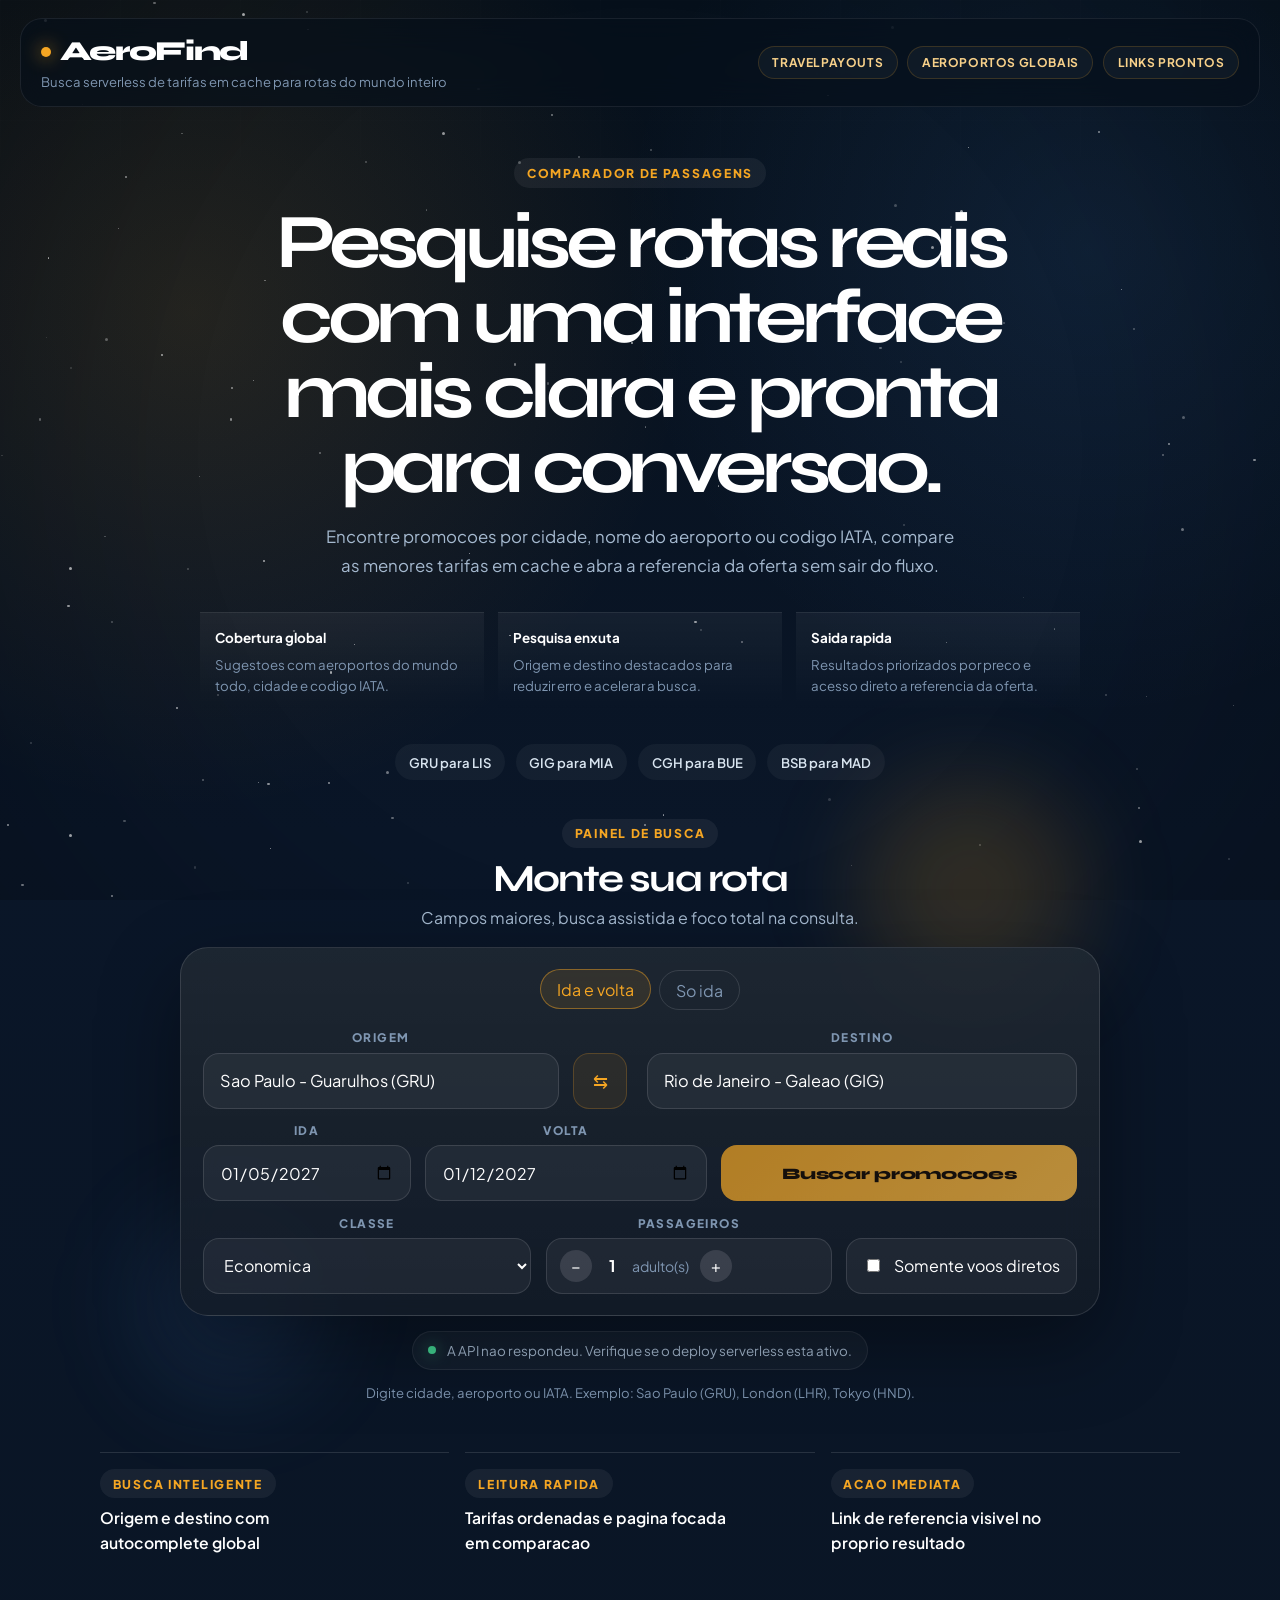
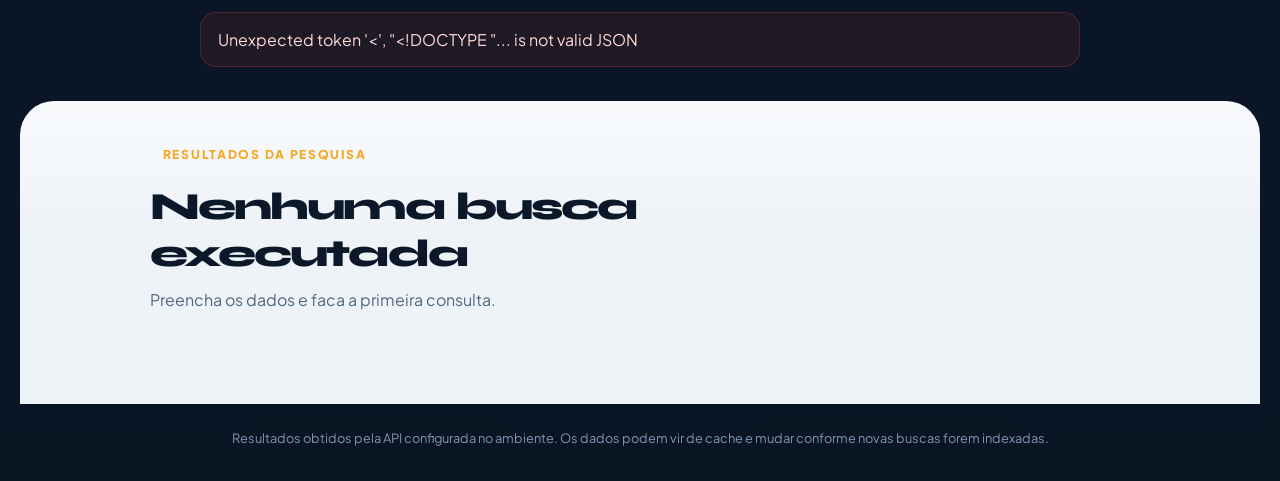
==== index.html @ 1692d224 "Corrige entrada da Vercel para index" ====
<!DOCTYPE html>
<html lang="pt-BR">
<head>
  <meta charset="UTF-8">
  <meta name="viewport" content="width=device-width, initial-scale=1.0">
  <title>AeroFind | Busca de promocoes de passagens</title>
  <link rel="icon" type="image/svg+xml" href="data:image/svg+xml,%3Csvg xmlns='http://www.w3.org/2000/svg' viewBox='0 0 64 64'%3E%3Crect width='64' height='64' rx='14' fill='%230A1628'/%3E%3Cpath d='M52 26v-4L32 10 12 22v4l20-5v10L24 34v4l8-2 8 2v-4l-8-3V21l20 5z' fill='%23F5A623'/%3E%3C/svg%3E">
  <link rel="preconnect" href="https://fonts.googleapis.com">
  <link rel="preconnect" href="https://fonts.gstatic.com" crossorigin>
  <link href="https://fonts.googleapis.com/css2?family=Syne:wght@500;700;800&family=Plus+Jakarta+Sans:wght@300;400;500;600;700&display=swap" rel="stylesheet">
  <link rel="stylesheet" href="styles.css">
  <script src="/app.js" defer></script>
</head>
<body>
  <div class="stars-bg" id="stars"></div>
  <div class="ambient-grid"></div>

  <header class="site-header">
    <div class="brand-block">
      <div class="logo"><span class="logo-dot"></span>AeroFind</div>
      <div class="brand-caption">Busca serverless de tarifas em cache para rotas do mundo inteiro</div>
    </div>

    <div class="header-pills">
      <span class="header-pill">Travelpayouts</span>
      <span class="header-pill">Aeroportos globais</span>
      <span class="header-pill">Links prontos</span>
    </div>
  </header>

  <main class="page-shell">
    <section class="hero-grid">
      <div class="hero-copy">
        <span class="hero-eyebrow">Comparador de passagens</span>
        <h1>Pesquise rotas reais com uma interface mais clara e pronta para conversao.</h1>
        <p>
          Encontre promocoes por cidade, nome do aeroporto ou codigo IATA, compare as menores tarifas
          em cache e abra a referencia da oferta sem sair do fluxo.
        </p>

        <div class="hero-points">
          <div class="hero-point">
            <span class="hero-point-title">Cobertura global</span>
            <span class="hero-point-text">Sugestoes com aeroportos do mundo todo, cidade e codigo IATA.</span>
          </div>
          <div class="hero-point">
            <span class="hero-point-title">Pesquisa enxuta</span>
            <span class="hero-point-text">Origem e destino destacados para reduzir erro e acelerar a busca.</span>
          </div>
          <div class="hero-point">
            <span class="hero-point-title">Saida rapida</span>
            <span class="hero-point-text">Resultados priorizados por preco e acesso direto a referencia da oferta.</span>
          </div>
        </div>

        <div class="hero-marquee" aria-label="Exemplos de rotas">
          <span>GRU para LIS</span>
          <span>GIG para MIA</span>
          <span>CGH para BUE</span>
          <span>BSB para MAD</span>
        </div>
      </div>

      <div class="hero-panel">
        <div class="panel-heading">
          <span class="panel-kicker">Painel de busca</span>
          <h2>Monte sua rota</h2>
          <p>Campos maiores, busca assistida e foco total na consulta.</p>
        </div>

        <section class="search-shell">
          <div class="search-card">
            <div class="trip-type" id="trip-type">
              <button class="trip-btn active" type="button" data-type="round-trip">Ida e volta</button>
              <button class="trip-btn" type="button" data-type="one-way">So ida</button>
            </div>

            <div class="fields-row">
              <div class="field-group route-field route-field-origin">
                <label for="origin">Origem</label>
                <input type="text" id="origin" placeholder="Cidade ou codigo IATA" autocomplete="off">
                <div class="autocomplete-list" id="ac-origin"></div>
              </div>

              <button class="swap-btn" type="button" id="swap-route" aria-label="Inverter origem e destino" title="Inverter origem e destino">
                &#8646;
              </button>

              <div class="field-group route-field route-field-destination">
                <label for="destination">Destino</label>
                <input type="text" id="destination" placeholder="Cidade ou codigo IATA" autocomplete="off">
                <div class="autocomplete-list" id="ac-destination"></div>
              </div>

              <div class="field-group departure-field">
                <label for="departure-date">Ida</label>
                <input type="date" id="departure-date">
              </div>

              <div class="field-group" id="return-group">
                <label for="return-date">Volta</label>
                <input type="date" id="return-date">
              </div>

              <button class="btn-search" type="button" id="search-button">Buscar promocoes</button>
            </div>

            <div class="row2">
              <div class="field-group">
                <label for="cabin">Classe</label>
                <select id="cabin">
                  <option value="ECONOMY">Economica</option>
                  <option value="PREMIUM_ECONOMY">Premium Economy</option>
                  <option value="BUSINESS">Executiva</option>
                  <option value="FIRST">Primeira Classe</option>
                </select>
              </div>

              <div class="field-group">
                <label>Passageiros</label>
                <div class="passengers-field">
                  <button class="pass-btn" type="button" id="pass-minus">&#8722;</button>
                  <span id="pass-count">1</span>
                  <span class="pass-label">adulto(s)</span>
                  <button class="pass-btn" type="button" id="pass-plus">+</button>
                </div>
              </div>

              <label class="toggle-box">
                <input type="checkbox" id="non-stop">
                <span>Somente voos diretos</span>
              </label>
            </div>
          </div>

          <div class="panel-footer">
            <div class="live-note">
              <span class="live-dot"></span>
              <span id="live-note-text">Consultando promocoes em cache pela Travelpayouts Data API.</span>
            </div>

            <div class="panel-helper">
              Digite cidade, aeroporto ou IATA. Exemplo: Sao Paulo (GRU), London (LHR), Tokyo (HND).
            </div>
          </div>
        </section>
      </div>
    </section>

    <section class="trust-strip" aria-label="Destaques da pagina">
      <div class="trust-item">
        <span class="trust-label">Busca inteligente</span>
        <strong>Origem e destino com autocomplete global</strong>
      </div>
      <div class="trust-item">
        <span class="trust-label">Leitura rapida</span>
        <strong>Tarifas ordenadas e pagina focada em comparacao</strong>
      </div>
      <div class="trust-item">
        <span class="trust-label">Acao imediata</span>
        <strong>Link de referencia visivel no proprio resultado</strong>
      </div>
    </section>

    <section class="feedback-shell">
      <div class="loading-state" id="loading">
        <div class="plane-loader">&#9992;</div>
        <div class="loading-text">Buscando promocoes disponiveis<span class="loading-dots"></span></div>
      </div>

      <div class="error-state" id="error-state"></div>
    </section>

    <section class="results-section" id="results-section">
      <div class="results-header">
        <div class="results-intro">
          <span class="results-kicker">Resultados da pesquisa</span>
          <div class="results-title" id="results-title">Nenhuma busca executada</div>
          <div class="results-subtitle" id="results-subtitle">Preencha os dados e faca a primeira consulta.</div>
        </div>
      </div>

      <div class="results-grid" id="results-grid"></div>

      <div class="empty-state" id="empty-state">
        <div class="empty-icon">&#128270;</div>
        <div class="empty-title">Nenhuma promocao encontrada</div>
        <p>Tente alterar datas, rota ou a opcao de voo direto para ampliar a busca.</p>
      </div>
    </section>
  </main>

  <footer class="site-footer">
    Resultados obtidos pela API configurada no ambiente. Os dados podem vir de cache e mudar conforme novas buscas forem indexadas.
  </footer>
</body>
</html>
---- styles.css ----
*,
*::before,
*::after {
  box-sizing: border-box;
}

:root {
  --sky-950: #07111d;
  --sky-900: #0a1628;
  --sky-850: #10213b;
  --sky-800: #142944;
  --surface: rgba(255, 255, 255, 0.05);
  --surface-strong: rgba(255, 255, 255, 0.08);
  --surface-border: rgba(255, 255, 255, 0.12);
  --surface-border-strong: rgba(245, 166, 35, 0.22);
  --accent: #f5a623;
  --accent-soft: rgba(245, 166, 35, 0.14);
  --accent-strong: #ffbc44;
  --text-main: #ffffff;
  --text-soft: #a5b9cf;
  --text-muted: #7f96b1;
  --result-bg: #eef3f8;
  --result-card: #ffffff;
  --result-border: #dbe6f0;
  --text-dark: #0b1829;
  --text-mid: #4f687f;
  --success: #1d9e6f;
  --warning: #c7861b;
  --shadow-hero: 0 30px 80px rgba(0, 0, 0, 0.36);
  --shadow-card: 0 18px 50px rgba(10, 22, 40, 0.08);
  --max-width: 1240px;
}

html {
  scroll-behavior: smooth;
}

body {
  margin: 0;
  min-height: 100vh;
  background:
    radial-gradient(circle at 15% 15%, rgba(245, 166, 35, 0.12), transparent 24%),
    radial-gradient(circle at 85% 12%, rgba(88, 162, 255, 0.1), transparent 22%),
    linear-gradient(180deg, #06101b 0%, var(--sky-900) 40%, #0a1524 100%);
  color: var(--text-main);
  font-family: "Plus Jakarta Sans", sans-serif;
  overflow-x: hidden;
}

body::before {
  content: "";
  position: fixed;
  inset: 0;
  background:
    radial-gradient(circle at center, transparent 0, transparent 56%, rgba(0, 0, 0, 0.18) 100%);
  pointer-events: none;
  z-index: 0;
}

button,
input,
select {
  font: inherit;
}

.stars-bg,
.ambient-grid {
  position: fixed;
  inset: 0;
  pointer-events: none;
  z-index: 0;
}

.ambient-grid {
  opacity: 0.32;
  background-image:
    linear-gradient(rgba(255, 255, 255, 0.035) 1px, transparent 1px),
    linear-gradient(90deg, rgba(255, 255, 255, 0.035) 1px, transparent 1px);
  background-size: 120px 120px;
  mask-image: linear-gradient(180deg, rgba(0, 0, 0, 0.9), transparent 88%);
}

.star {
  position: absolute;
  border-radius: 999px;
  background: rgba(255, 255, 255, 0.92);
  animation: twinkle var(--duration, 4s) ease-in-out infinite;
  opacity: var(--opacity, 0.3);
}

.site-header,
.page-shell,
.site-footer {
  position: relative;
  z-index: 1;
}

.site-header {
  width: min(calc(100% - 32px), var(--max-width));
  margin: 18px auto 0;
  display: flex;
  align-items: center;
  justify-content: space-between;
  gap: 1rem;
  padding: 1rem 1.25rem;
  border: 1px solid rgba(255, 255, 255, 0.08);
  border-radius: 22px;
  background: rgba(6, 16, 27, 0.62);
  backdrop-filter: blur(16px);
}

.brand-block {
  display: flex;
  flex-direction: column;
  gap: 0.32rem;
}

.logo {
  display: flex;
  align-items: center;
  gap: 0.55rem;
  font-family: "Syne", sans-serif;
  font-size: 1.72rem;
  font-weight: 800;
  letter-spacing: -0.05em;
}

.logo-dot {
  width: 10px;
  height: 10px;
  border-radius: 999px;
  background: var(--accent);
  box-shadow: 0 0 18px rgba(245, 166, 35, 0.86);
}

.brand-caption {
  color: var(--text-muted);
  font-size: 0.82rem;
}

.header-pills {
  display: flex;
  flex-wrap: wrap;
  justify-content: flex-end;
  gap: 0.6rem;
}

.header-pill {
  display: inline-flex;
  align-items: center;
  padding: 0.5rem 0.85rem;
  border-radius: 999px;
  border: 1px solid rgba(245, 166, 35, 0.18);
  background: rgba(255, 255, 255, 0.04);
  color: #f8d18a;
  font-size: 0.75rem;
  font-weight: 700;
  letter-spacing: 0.05em;
  text-transform: uppercase;
}

.page-shell {
  width: min(calc(100% - 32px), var(--max-width));
  margin: 0 auto;
}

.hero-grid {
  display: grid;
  justify-items: center;
  gap: clamp(1.5rem, 3vw, 2.5rem);
  min-height: calc(100svh - 140px);
  padding: clamp(2rem, 4vw, 4rem) 0 2rem;
  text-align: center;
}

.hero-copy {
  display: grid;
  justify-items: center;
  max-width: 880px;
}

.hero-eyebrow,
.panel-kicker,
.results-kicker,
.trust-label {
  display: inline-flex;
  align-items: center;
  width: fit-content;
  padding: 0.42rem 0.8rem;
  border-radius: 999px;
  background: rgba(255, 255, 255, 0.06);
  color: var(--accent);
  font-size: 0.76rem;
  font-weight: 800;
  letter-spacing: 0.14em;
  text-transform: uppercase;
}

.hero-copy h1 {
  margin: 1.05rem 0 1rem;
  font-family: "Syne", sans-serif;
  max-width: 980px;
  font-size: clamp(2.8rem, 6vw, 5.1rem);
  line-height: 0.98;
  letter-spacing: -0.07em;
  text-wrap: balance;
}

.hero-copy p {
  max-width: 760px;
  margin: 0;
  color: var(--text-soft);
  font-size: 1.05rem;
  line-height: 1.75;
  text-wrap: balance;
}

.hero-points {
  display: grid;
  grid-template-columns: repeat(3, minmax(0, 1fr));
  gap: 0.85rem;
  margin-top: 2rem;
  width: min(100%, 980px);
}

.hero-point {
  display: grid;
  gap: 0.45rem;
  padding: 1rem 0.95rem;
  border-top: 1px solid rgba(255, 255, 255, 0.12);
  background: linear-gradient(180deg, rgba(255, 255, 255, 0.05), transparent);
  text-align: left;
}

.hero-point-title {
  color: var(--text-main);
  font-size: 0.84rem;
  font-weight: 700;
}

.hero-point-text {
  color: var(--text-muted);
  font-size: 0.83rem;
  line-height: 1.6;
}

.hero-marquee {
  display: flex;
  flex-wrap: wrap;
  justify-content: center;
  gap: 0.7rem;
  margin-top: 2rem;
}

.hero-marquee span {
  padding: 0.6rem 0.85rem;
  border-radius: 999px;
  background: rgba(255, 255, 255, 0.045);
  color: #d9e5f0;
  font-size: 0.82rem;
  font-weight: 600;
}

.hero-panel {
  position: relative;
  width: min(100%, 920px);
  margin: 0 auto;
}

.hero-panel::before,
.hero-panel::after {
  content: "";
  position: absolute;
  border-radius: 999px;
  filter: blur(48px);
  z-index: -1;
}

.hero-panel::before {
  width: 220px;
  height: 220px;
  top: -40px;
  right: 20px;
  background: rgba(245, 166, 35, 0.16);
}

.hero-panel::after {
  width: 180px;
  height: 180px;
  bottom: 10px;
  left: -40px;
  background: rgba(81, 154, 255, 0.12);
}

.panel-heading {
  margin-bottom: 1rem;
  text-align: center;
}

.panel-heading h2 {
  margin: 0.75rem 0 0.35rem;
  font-family: "Syne", sans-serif;
  font-size: clamp(1.8rem, 3vw, 2.6rem);
  line-height: 1;
  letter-spacing: -0.05em;
}

.panel-heading p {
  margin: 0;
  color: var(--text-soft);
  line-height: 1.7;
}

.search-shell {
  display: grid;
  gap: 0.9rem;
  justify-items: center;
}

.search-card {
  width: 100%;
  padding: 1.35rem;
  border: 1px solid var(--surface-border);
  border-radius: 28px;
  background:
    linear-gradient(180deg, rgba(255, 255, 255, 0.085), rgba(255, 255, 255, 0.04)),
    rgba(8, 17, 29, 0.84);
  box-shadow: var(--shadow-hero);
  backdrop-filter: blur(18px);
}

.trip-type {
  display: inline-flex;
  gap: 0.55rem;
  margin-bottom: 1.25rem;
}

.trip-btn {
  padding: 0.55rem 1rem;
  border: 1px solid var(--surface-border);
  border-radius: 999px;
  background: transparent;
  color: var(--text-muted);
  cursor: pointer;
  transition: border-color 0.2s ease, color 0.2s ease, background 0.2s ease, transform 0.2s ease;
}

.trip-btn:hover,
.trip-btn.active {
  color: var(--accent);
  border-color: rgba(245, 166, 35, 0.45);
  background: rgba(245, 166, 35, 0.1);
  transform: translateY(-1px);
}

.fields-row {
  display: grid;
  grid-template-columns: repeat(12, minmax(0, 1fr));
  gap: 0.9rem;
  align-items: end;
}

.route-field {
  min-width: 0;
}

.route-field-origin {
  grid-column: 1 / 6;
}

.route-field-destination {
  grid-column: 7 / 13;
}

.btn-search {
  grid-column: 8 / 13;
  grid-row: 2;
}

.row2 {
  display: grid;
  grid-template-columns: minmax(0, 1.15fr) minmax(0, 1fr) auto;
  gap: 0.9rem;
  margin-top: 0.9rem;
  align-items: end;
}

.field-group {
  position: relative;
  display: flex;
  flex-direction: column;
  gap: 0.45rem;
}

.field-group label {
  color: var(--text-muted);
  font-size: 0.74rem;
  font-weight: 800;
  letter-spacing: 0.12em;
  text-transform: uppercase;
}

.field-group input,
.field-group select {
  width: 100%;
  min-height: 56px;
  padding: 0.95rem 1rem;
  border: 1px solid var(--surface-border);
  border-radius: 16px;
  background: var(--surface);
  color: var(--text-main);
  outline: none;
  transition: border-color 0.2s ease, background 0.2s ease, transform 0.2s ease;
}

.field-group input::placeholder {
  color: rgba(165, 185, 207, 0.82);
}

.field-group input:focus,
.field-group select:focus {
  border-color: rgba(245, 166, 35, 0.45);
  background: var(--surface-strong);
  transform: translateY(-1px);
}

.field-group select option {
  color: var(--text-main);
  background: var(--sky-850);
}

.route-field input {
  font-size: 1.02rem;
  padding-right: 1rem;
}

.route-field .autocomplete-list {
  min-width: 100%;
}

.departure-field {
  grid-column: 1 / 4;
  grid-row: 2;
}

#return-group {
  grid-column: 4 / 8;
  grid-row: 2;
}

.swap-btn {
  grid-column: 6 / 7;
  grid-row: 1;
  align-self: end;
  display: grid;
  place-items: center;
  width: 54px;
  height: 56px;
  border: 1px solid var(--surface-border-strong);
  border-radius: 16px;
  background: rgba(245, 166, 35, 0.08);
  color: var(--accent);
  font-size: 1.15rem;
  cursor: pointer;
  transition: transform 0.2s ease, border-color 0.2s ease, background 0.2s ease;
}

.swap-btn:hover {
  transform: translateY(-1px) rotate(180deg);
  border-color: rgba(245, 166, 35, 0.46);
  background: rgba(245, 166, 35, 0.14);
}

.btn-search {
  min-height: 56px;
  padding: 0.95rem 1.4rem;
  border: none;
  border-radius: 16px;
  background: linear-gradient(135deg, var(--accent), var(--accent-strong));
  color: #150900;
  font-family: "Syne", sans-serif;
  font-size: 1rem;
  font-weight: 800;
  letter-spacing: -0.02em;
  cursor: pointer;
  transition: transform 0.2s ease, box-shadow 0.2s ease, filter 0.2s ease;
}

.btn-search:hover {
  transform: translateY(-2px);
  box-shadow: 0 16px 30px rgba(245, 166, 35, 0.25);
  filter: saturate(1.05);
}

.btn-search:disabled {
  opacity: 0.7;
  cursor: progress;
  transform: none;
  box-shadow: none;
}

.passengers-field,
.toggle-box {
  min-height: 56px;
  border: 1px solid var(--surface-border);
  border-radius: 16px;
  background: var(--surface);
}

.passengers-field {
  display: flex;
  align-items: center;
  gap: 0.7rem;
  padding: 0.45rem 0.8rem;
}

.pass-btn {
  width: 32px;
  height: 32px;
  border: none;
  border-radius: 999px;
  background: rgba(255, 255, 255, 0.12);
  color: var(--text-main);
  cursor: pointer;
  transition: background 0.2s ease;
}

.pass-btn:hover {
  background: rgba(245, 166, 35, 0.22);
}

#pass-count {
  min-width: 18px;
  text-align: center;
  font-weight: 700;
}

.pass-label {
  color: var(--text-muted);
  font-size: 0.88rem;
}

.toggle-box {
  display: flex;
  align-items: center;
  gap: 0.7rem;
  padding: 0.9rem 1rem;
  color: var(--text-main);
  white-space: nowrap;
}

.toggle-box input {
  accent-color: var(--accent);
}

.panel-footer {
  display: grid;
  gap: 0.75rem;
  justify-items: center;
  text-align: center;
}

.live-note {
  display: inline-flex;
  align-items: center;
  gap: 0.65rem;
  width: fit-content;
  padding: 0.62rem 0.95rem;
  border: 1px solid rgba(255, 255, 255, 0.08);
  border-radius: 999px;
  background: rgba(255, 255, 255, 0.04);
  color: var(--text-soft);
  font-size: 0.84rem;
}

.live-dot {
  width: 8px;
  height: 8px;
  border-radius: 999px;
  background: #42d392;
  box-shadow: 0 0 16px rgba(66, 211, 146, 0.7);
}

.panel-helper {
  color: var(--text-muted);
  font-size: 0.82rem;
  line-height: 1.7;
}

.autocomplete-list {
  position: absolute;
  top: calc(100% + 8px);
  left: 0;
  right: 0;
  max-height: 320px;
  display: none;
  overflow-y: auto;
  border: 1px solid rgba(245, 166, 35, 0.26);
  border-radius: 18px;
  background: rgba(10, 22, 40, 0.96);
  box-shadow: 0 18px 44px rgba(0, 0, 0, 0.42);
  z-index: 20;
}

.autocomplete-list.open {
  display: block;
}

.ac-group {
  position: sticky;
  top: 0;
  z-index: 1;
  padding: 0.5rem 1rem;
  border-bottom: 1px solid rgba(255, 255, 255, 0.06);
  background: rgba(7, 18, 34, 0.96);
  color: var(--accent);
  font-size: 0.67rem;
  font-weight: 800;
  letter-spacing: 0.12em;
  text-transform: uppercase;
  backdrop-filter: blur(8px);
}

.ac-item {
  display: grid;
  grid-template-columns: minmax(0, 1fr) auto auto;
  align-items: center;
  gap: 0.8rem;
  padding: 0.78rem 1rem;
  border-bottom: 1px solid rgba(255, 255, 255, 0.04);
  cursor: pointer;
}

.ac-item:last-child {
  border-bottom: none;
}

.ac-item:hover,
.ac-item.highlighted {
  background: rgba(245, 166, 35, 0.12);
}

.ac-city {
  color: var(--text-main);
  font-size: 0.94rem;
  font-weight: 700;
}

.ac-country {
  margin-top: 0.18rem;
  color: var(--text-muted);
  font-size: 0.74rem;
}

.ac-type {
  justify-self: end;
  padding: 0.28rem 0.55rem;
  border-radius: 999px;
  background: rgba(255, 255, 255, 0.07);
  color: #c2d0dd;
  font-size: 0.65rem;
  font-weight: 700;
  letter-spacing: 0.04em;
  text-transform: uppercase;
}

.ac-iata {
  color: var(--accent);
  font-family: "Syne", sans-serif;
  font-size: 0.92rem;
  font-weight: 800;
  letter-spacing: 0.06em;
}

.ac-match {
  padding: 0;
  background: transparent;
  color: #ffe2aa;
}

.trust-strip {
  display: grid;
  grid-template-columns: repeat(3, minmax(0, 1fr));
  gap: 1rem;
  margin: 1rem 0 0;
  padding-bottom: 1.4rem;
  width: min(100%, 1080px);
  margin-left: auto;
  margin-right: auto;
}

.trust-item {
  display: grid;
  gap: 0.5rem;
  padding: 1rem 0;
  border-top: 1px solid rgba(255, 255, 255, 0.12);
}

.trust-item strong {
  max-width: 270px;
  font-size: 0.98rem;
  font-weight: 600;
  line-height: 1.55;
}

.feedback-shell {
  max-width: 880px;
  margin: 0 auto;
  padding: 1.2rem 0 0;
}

.loading-state,
.error-state {
  display: none;
}

.loading-state.visible {
  display: block;
  padding: 1rem 0;
  text-align: center;
}

.plane-loader {
  display: inline-block;
  font-size: 2.4rem;
  animation: fly 1.5s ease-in-out infinite;
}

.loading-text {
  margin-top: 0.65rem;
  color: var(--text-soft);
}

.loading-dots::after {
  content: "";
  animation: dots 1.4s infinite;
}

.error-state.visible {
  display: block;
  padding: 1rem 1.05rem;
  border: 1px solid rgba(185, 58, 50, 0.34);
  border-radius: 16px;
  background: rgba(185, 58, 50, 0.12);
  color: #ffd9d5;
}

.results-section {
  margin-top: 2.1rem;
  padding: 2.4rem clamp(1rem, 2vw, 2rem) 4rem;
  border-radius: 34px 34px 0 0;
  background:
    linear-gradient(180deg, rgba(255, 255, 255, 0.6), rgba(255, 255, 255, 0) 130px),
    var(--result-bg);
}

.results-header,
.results-grid,
.empty-state {
  width: min(100%, 980px);
  margin-left: auto;
  margin-right: auto;
}

.results-header {
  display: flex;
  align-items: end;
  justify-content: space-between;
  gap: 1rem;
}

.results-intro {
  max-width: 760px;
}

.results-title {
  margin-top: 0.9rem;
  color: var(--text-dark);
  font-family: "Syne", sans-serif;
  font-size: clamp(1.8rem, 3vw, 2.5rem);
  font-weight: 800;
  letter-spacing: -0.05em;
}

.results-subtitle {
  margin-top: 0.55rem;
  color: var(--text-mid);
  line-height: 1.8;
}

.results-grid {
  display: grid;
  gap: 1rem;
  margin-top: 1.6rem;
}

.result-card {
  display: grid;
  grid-template-columns: 72px minmax(0, 1fr) auto;
  gap: 1.2rem;
  align-items: center;
  padding: 1.25rem 1.35rem;
  border: 1px solid var(--result-border);
  border-radius: 22px;
  background: var(--result-card);
  box-shadow: var(--shadow-card);
}

.airline-badge {
  display: grid;
  place-items: center;
  width: 62px;
  height: 62px;
  border-radius: 18px;
  background: linear-gradient(135deg, #11315a, #183e71);
  color: var(--text-main);
  font-family: "Syne", sans-serif;
  font-size: 1rem;
  font-weight: 800;
}

.flight-main {
  display: grid;
  gap: 0.85rem;
}

.flight-head {
  display: flex;
  flex-wrap: wrap;
  align-items: center;
  gap: 0.75rem;
}

.airline-name {
  color: var(--text-dark);
  font-size: 1rem;
  font-weight: 700;
}

.promo-chip,
.meta-chip {
  display: inline-flex;
  align-items: center;
  padding: 0.3rem 0.62rem;
  border-radius: 999px;
  font-size: 0.72rem;
  font-weight: 700;
}

.promo-chip {
  background: #e1f4ea;
  color: #126b3a;
}

.meta-chip {
  background: #edf3f8;
  color: #47647c;
}

.itinerary-line {
  display: grid;
  grid-template-columns: auto minmax(0, 1fr) auto;
  gap: 1rem;
  align-items: center;
}

.time-block {
  min-width: 100px;
  text-align: center;
}

.time-big {
  color: var(--text-dark);
  font-family: "Syne", sans-serif;
  font-size: 1.52rem;
  font-weight: 800;
  line-height: 1.05;
}

.time-city {
  margin-top: 0.35rem;
  color: #7b97b0;
  font-size: 0.68rem;
  font-weight: 800;
  letter-spacing: 0.12em;
  text-transform: uppercase;
}

.path-block {
  display: grid;
  gap: 0.26rem;
  justify-items: center;
}

.path-duration {
  color: #69839a;
  font-size: 0.76rem;
  font-weight: 800;
}

.path-line {
  display: flex;
  align-items: center;
  gap: 0.45rem;
  width: 100%;
}

.path-line::before,
.path-line::after {
  content: "";
  flex: 1;
  height: 2px;
  background: #d7e2ec;
}

.path-plane {
  color: #708aa2;
  font-size: 0.95rem;
  font-weight: 700;
}

.path-stops {
  font-size: 0.72rem;
  font-weight: 800;
}

.path-stops.direct {
  color: var(--success);
}

.path-stops.connection {
  color: var(--warning);
}

.return-line {
  color: var(--text-mid);
  font-size: 0.82rem;
}

.return-line strong {
  color: var(--text-dark);
}

.price-block {
  min-width: 190px;
  text-align: right;
}

.price-label {
  color: #8fa5b9;
  font-size: 0.7rem;
  font-weight: 800;
  letter-spacing: 0.11em;
  text-transform: uppercase;
}

.price-value {
  margin-top: 0.28rem;
  color: var(--text-dark);
  font-family: "Syne", sans-serif;
  font-size: 2rem;
  font-weight: 800;
  letter-spacing: -0.06em;
}

.price-caption {
  margin-top: 0.22rem;
  color: var(--text-mid);
  font-size: 0.8rem;
}

.cta-link {
  display: inline-flex;
  align-items: center;
  justify-content: center;
  min-height: 44px;
  margin-top: 0.75rem;
  padding: 0.6rem 0.95rem;
  border-radius: 12px;
  background: linear-gradient(135deg, var(--accent), var(--accent-strong));
  color: #180900;
  font-size: 0.82rem;
  font-weight: 800;
  text-decoration: none;
}

.cta-link:hover {
  filter: saturate(1.06);
}

.empty-state {
  display: none;
  padding: 3.2rem 1rem 1rem;
  text-align: center;
  color: var(--text-mid);
}

.empty-state.visible {
  display: block;
}

.empty-icon {
  font-size: 2.5rem;
}

.empty-title {
  margin-top: 0.85rem;
  color: var(--text-dark);
  font-size: 1rem;
  font-weight: 800;
}

.site-footer {
  width: min(calc(100% - 32px), var(--max-width));
  margin: 0 auto;
  padding: 1.6rem 0 2.2rem;
  color: var(--text-muted);
  font-size: 0.8rem;
  text-align: center;
}

.hidden {
  display: none;
}

@keyframes fly {
  0% {
    transform: translateX(-18px) rotate(-4deg);
  }

  50% {
    transform: translateX(18px) rotate(4deg);
  }

  100% {
    transform: translateX(-18px) rotate(-4deg);
  }
}

@keyframes dots {
  0% {
    content: "";
  }

  33% {
    content: ".";
  }

  66% {
    content: "..";
  }

  100% {
    content: "...";
  }
}

@keyframes twinkle {
  0%,
  100% {
    opacity: var(--opacity, 0.3);
  }

  50% {
    opacity: calc(var(--opacity, 0.3) * 0.3);
  }
}

@media (max-width: 1120px) {
  .hero-grid {
    min-height: auto;
    padding-top: 2.4rem;
  }

  .hero-copy {
    max-width: 760px;
  }

  .hero-points {
    grid-template-columns: 1fr;
  }
}

@media (max-width: 920px) {
  .site-header,
  .page-shell,
  .site-footer {
    width: min(calc(100% - 24px), var(--max-width));
  }

  .site-header {
    padding: 0.95rem 1rem;
  }

  .header-pills {
    display: none;
  }

  .fields-row {
    grid-template-columns: 1fr 1fr;
  }

  .route-field-origin,
  .route-field-destination,
  .departure-field,
  #return-group,
  .btn-search {
    grid-column: auto;
    grid-row: auto;
  }

  .swap-btn {
    grid-column: auto;
    grid-row: auto;
    width: 100%;
  }

  .row2 {
    grid-template-columns: 1fr;
  }

  .toggle-box {
    white-space: normal;
  }

  .trust-strip {
    grid-template-columns: 1fr;
  }

  .result-card {
    grid-template-columns: 1fr;
  }

  .price-block {
    min-width: 0;
    text-align: left;
  }
}

@media (max-width: 640px) {
  .site-header,
  .page-shell,
  .site-footer {
    width: min(calc(100% - 18px), var(--max-width));
  }

  .brand-caption {
    max-width: 220px;
  }

  .hero-grid {
    gap: 1.5rem;
    padding-top: 1.8rem;
  }

  .hero-copy h1 {
    font-size: clamp(2.3rem, 12vw, 3.05rem);
  }

  .search-card {
    padding: 1rem;
    border-radius: 22px;
  }

  .trip-type {
    display: grid;
    grid-template-columns: 1fr 1fr;
    width: 100%;
  }

  .fields-row {
    grid-template-columns: 1fr;
  }

  .swap-btn,
  .btn-search {
    grid-column: auto;
    width: 100%;
  }

  .ac-item {
    grid-template-columns: 1fr auto;
  }

  .ac-type {
    display: none;
  }

  .results-section {
    padding-left: 0.95rem;
    padding-right: 0.95rem;
  }

  .itinerary-line {
    grid-template-columns: 1fr;
    justify-items: start;
  }

  .time-block,
  .path-block {
    text-align: left;
    justify-items: start;
  }

  .path-line {
    width: 100%;
  }
}
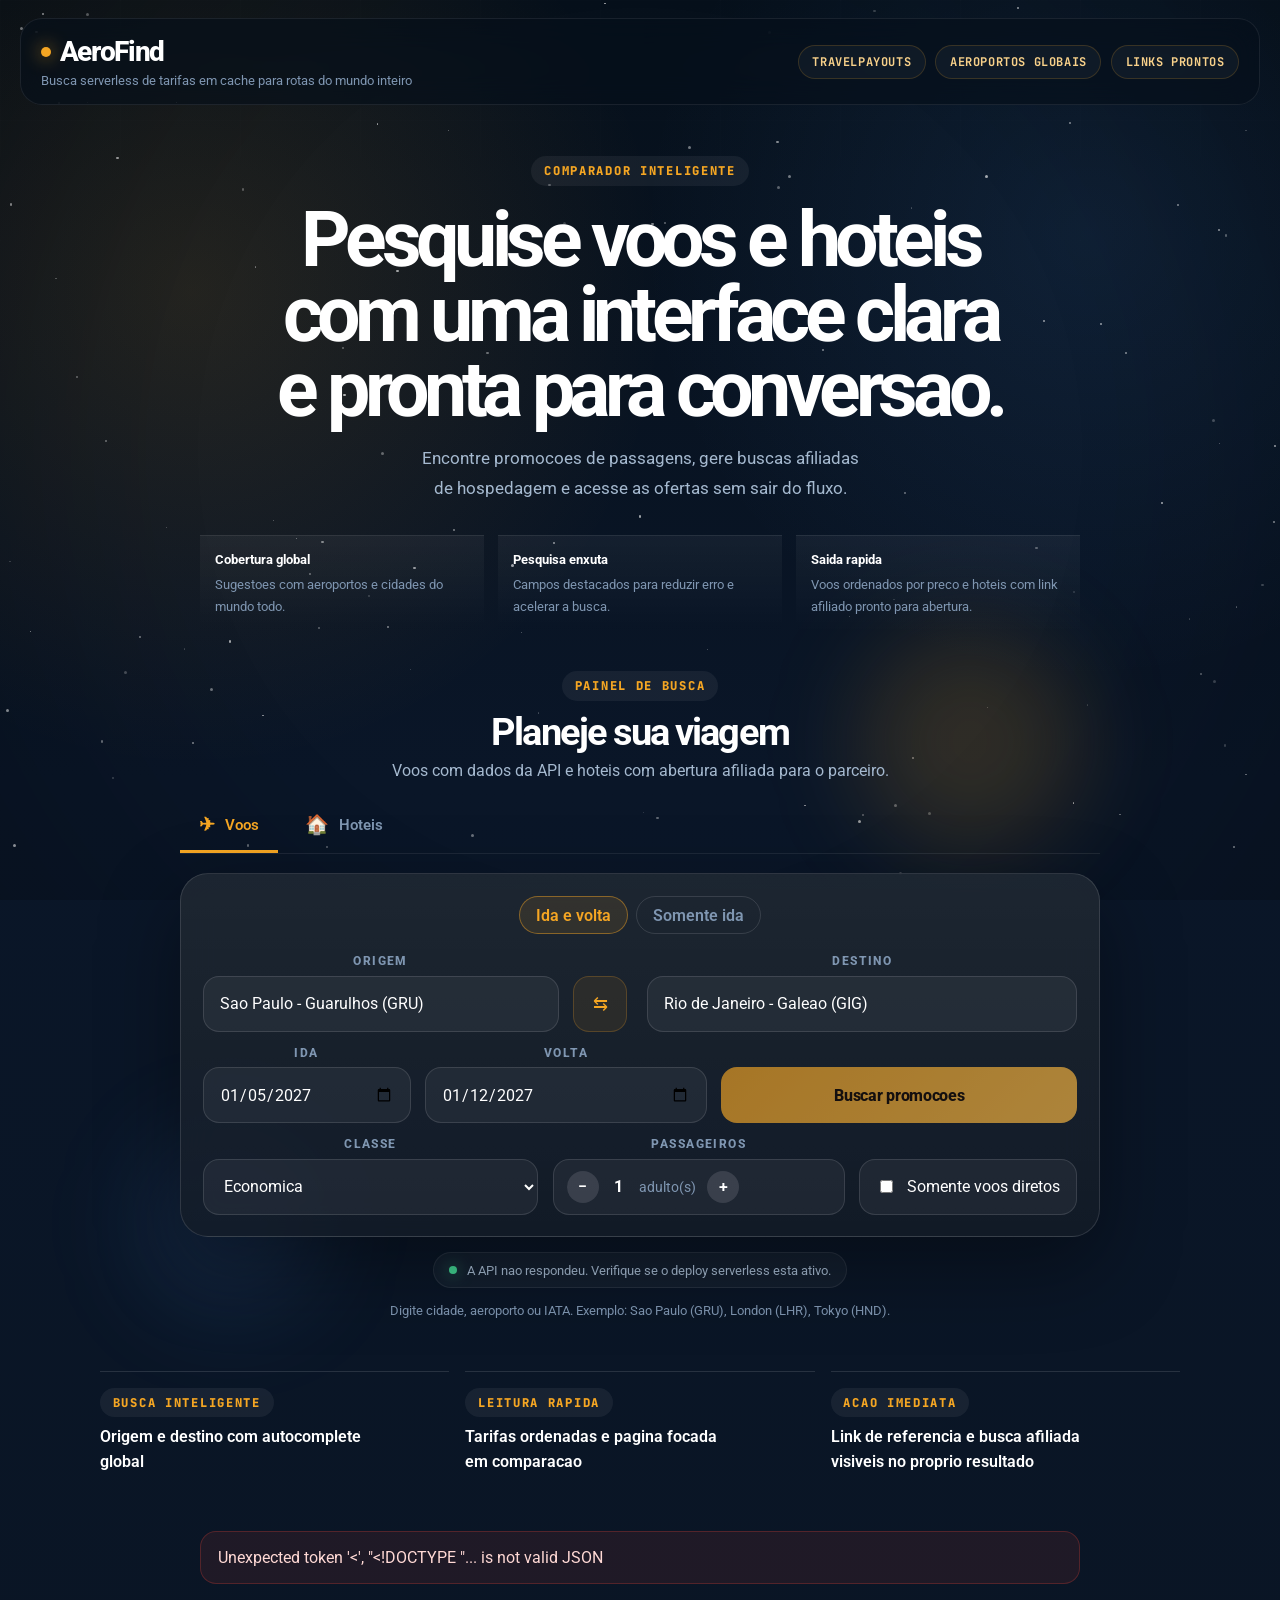
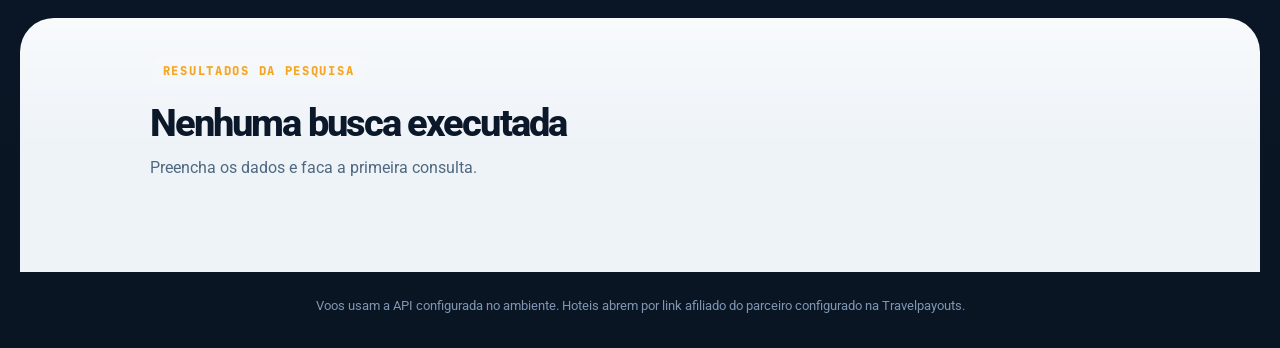
==== commit 190ffd40: "Melhora buscas de voos e hoteis" ====
--- a/index.html
+++ b/index.html
@@ -3,11 +3,11 @@
 <head>
   <meta charset="UTF-8">
   <meta name="viewport" content="width=device-width, initial-scale=1.0">
-  <title>AeroFind | Busca de promocoes de passagens</title>
+  <title>AeroFind | Busca de promocoes de passagens e hoteis</title>
   <link rel="icon" type="image/svg+xml" href="data:image/svg+xml,%3Csvg xmlns='http://www.w3.org/2000/svg' viewBox='0 0 64 64'%3E%3Crect width='64' height='64' rx='14' fill='%230A1628'/%3E%3Cpath d='M52 26v-4L32 10 12 22v4l20-5v10L24 34v4l8-2 8 2v-4l-8-3V21l20 5z' fill='%23F5A623'/%3E%3C/svg%3E">
   <link rel="preconnect" href="https://fonts.googleapis.com">
   <link rel="preconnect" href="https://fonts.gstatic.com" crossorigin>
-  <link href="https://fonts.googleapis.com/css2?family=Syne:wght@500;700;800&family=Plus+Jakarta+Sans:wght@300;400;500;600;700&display=swap" rel="stylesheet">
+  <link href="https://fonts.googleapis.com/css2?family=JetBrains+Mono:ital,wght@0,100..800;1,100..800&family=Roboto:ital,wght@0,100..900;1,100..900&display=swap" rel="stylesheet">
   <link rel="stylesheet" href="styles.css">
   <script src="/app.js" defer></script>
 </head>
@@ -31,112 +31,179 @@
   <main class="page-shell">
     <section class="hero-grid">
       <div class="hero-copy">
-        <span class="hero-eyebrow">Comparador de passagens</span>
-        <h1>Pesquise rotas reais com uma interface mais clara e pronta para conversao.</h1>
+        <span class="hero-eyebrow">Comparador inteligente</span>
+        <h1>Pesquise voos e hoteis com uma interface clara e pronta para conversao.</h1>
         <p>
-          Encontre promocoes por cidade, nome do aeroporto ou codigo IATA, compare as menores tarifas
-          em cache e abra a referencia da oferta sem sair do fluxo.
+          Encontre promocoes de passagens, gere buscas afiliadas de hospedagem
+          e acesse as ofertas sem sair do fluxo.
         </p>
 
         <div class="hero-points">
           <div class="hero-point">
             <span class="hero-point-title">Cobertura global</span>
-            <span class="hero-point-text">Sugestoes com aeroportos do mundo todo, cidade e codigo IATA.</span>
+            <span class="hero-point-text">Sugestoes com aeroportos e cidades do mundo todo.</span>
           </div>
           <div class="hero-point">
             <span class="hero-point-title">Pesquisa enxuta</span>
-            <span class="hero-point-text">Origem e destino destacados para reduzir erro e acelerar a busca.</span>
+            <span class="hero-point-text">Campos destacados para reduzir erro e acelerar a busca.</span>
           </div>
           <div class="hero-point">
             <span class="hero-point-title">Saida rapida</span>
-            <span class="hero-point-text">Resultados priorizados por preco e acesso direto a referencia da oferta.</span>
-          </div>
-        </div>
-
-        <div class="hero-marquee" aria-label="Exemplos de rotas">
-          <span>GRU para LIS</span>
-          <span>GIG para MIA</span>
-          <span>CGH para BUE</span>
-          <span>BSB para MAD</span>
+            <span class="hero-point-text">Voos ordenados por preco e hoteis com link afiliado pronto para abertura.</span>
+          </div>
         </div>
       </div>
 
       <div class="hero-panel">
         <div class="panel-heading">
           <span class="panel-kicker">Painel de busca</span>
-          <h2>Monte sua rota</h2>
-          <p>Campos maiores, busca assistida e foco total na consulta.</p>
+          <h2>Planeje sua viagem</h2>
+          <p>Voos com dados da API e hoteis com abertura afiliada para o parceiro.</p>
+        </div>
+
+        <div class="search-tabs">
+          <button class="tab-btn active" data-tab="flights" type="button">
+            <span class="tab-icon">&#9992;</span>
+            <span class="tab-label">Voos</span>
+          </button>
+          <button class="tab-btn" data-tab="hotels" type="button">
+            <span class="tab-icon">&#127968;</span>
+            <span class="tab-label">Hoteis</span>
+          </button>
         </div>
 
         <section class="search-shell">
-          <div class="search-card">
-            <div class="trip-type" id="trip-type">
-              <button class="trip-btn active" type="button" data-type="round-trip">Ida e volta</button>
-              <button class="trip-btn" type="button" data-type="one-way">So ida</button>
-            </div>
-
-            <div class="fields-row">
-              <div class="field-group route-field route-field-origin">
-                <label for="origin">Origem</label>
-                <input type="text" id="origin" placeholder="Cidade ou codigo IATA" autocomplete="off">
-                <div class="autocomplete-list" id="ac-origin"></div>
-              </div>
-
-              <button class="swap-btn" type="button" id="swap-route" aria-label="Inverter origem e destino" title="Inverter origem e destino">
-                &#8646;
-              </button>
-
-              <div class="field-group route-field route-field-destination">
-                <label for="destination">Destino</label>
-                <input type="text" id="destination" placeholder="Cidade ou codigo IATA" autocomplete="off">
-                <div class="autocomplete-list" id="ac-destination"></div>
-              </div>
-
-              <div class="field-group departure-field">
-                <label for="departure-date">Ida</label>
-                <input type="date" id="departure-date">
-              </div>
-
-              <div class="field-group" id="return-group">
-                <label for="return-date">Volta</label>
-                <input type="date" id="return-date">
-              </div>
-
-              <button class="btn-search" type="button" id="search-button">Buscar promocoes</button>
-            </div>
-
-            <div class="row2">
-              <div class="field-group">
-                <label for="cabin">Classe</label>
-                <select id="cabin">
-                  <option value="ECONOMY">Economica</option>
-                  <option value="PREMIUM_ECONOMY">Premium Economy</option>
-                  <option value="BUSINESS">Executiva</option>
-                  <option value="FIRST">Primeira Classe</option>
-                </select>
-              </div>
-
-              <div class="field-group">
-                <label>Passageiros</label>
-                <div class="passengers-field">
-                  <button class="pass-btn" type="button" id="pass-minus">&#8722;</button>
-                  <span id="pass-count">1</span>
-                  <span class="pass-label">adulto(s)</span>
-                  <button class="pass-btn" type="button" id="pass-plus">+</button>
-                </div>
-              </div>
-
-              <label class="toggle-box">
-                <input type="checkbox" id="non-stop">
-                <span>Somente voos diretos</span>
-              </label>
+          <div class="search-panel active" data-panel="flights">
+            <div class="search-card">
+              <div class="trip-type" id="trip-type">
+                <button class="trip-btn active" type="button" data-type="round-trip">Ida e volta</button>
+                <button class="trip-btn" type="button" data-type="one-way">Somente ida</button>
+              </div>
+
+              <div class="fields-row">
+                <div class="field-group route-field route-field-origin">
+                  <label for="origin">Origem</label>
+                  <input type="text" id="origin" placeholder="Cidade ou codigo IATA" autocomplete="off">
+                  <div class="autocomplete-list" id="ac-origin"></div>
+                </div>
+
+                <button class="swap-btn" type="button" id="swap-route" aria-label="Inverter origem e destino" title="Inverter origem e destino">
+                  &#8646;
+                </button>
+
+                <div class="field-group route-field route-field-destination">
+                  <label for="destination">Destino</label>
+                  <input type="text" id="destination" placeholder="Cidade ou codigo IATA" autocomplete="off">
+                  <div class="autocomplete-list" id="ac-destination"></div>
+                </div>
+
+                <div class="field-group departure-field">
+                  <label for="departure-date">Ida</label>
+                  <input type="date" id="departure-date">
+                </div>
+
+                <div class="field-group" id="return-group">
+                  <label for="return-date">Volta</label>
+                  <input type="date" id="return-date">
+                </div>
+
+                <button class="btn-search" type="button" id="search-button">Buscar promocoes</button>
+              </div>
+
+              <div class="row2">
+                <div class="field-group">
+                  <label for="cabin">Classe</label>
+                  <select id="cabin">
+                    <option value="ECONOMY">Economica</option>
+                    <option value="PREMIUM_ECONOMY">Premium Economy</option>
+                    <option value="BUSINESS">Executiva</option>
+                    <option value="FIRST">Primeira Classe</option>
+                  </select>
+                </div>
+
+                <div class="field-group">
+                  <label>Passageiros</label>
+                  <div class="passengers-field">
+                    <button class="pass-btn" type="button" id="pass-minus">&#8722;</button>
+                    <span id="pass-count">1</span>
+                    <span class="pass-label">adulto(s)</span>
+                    <button class="pass-btn" type="button" id="pass-plus">+</button>
+                  </div>
+                </div>
+
+                <label class="toggle-box">
+                  <input type="checkbox" id="non-stop">
+                  <span>Somente voos diretos</span>
+                </label>
+              </div>
+            </div>
+          </div>
+
+          <div class="search-panel" data-panel="hotels">
+            <div class="search-card">
+              <div class="fields-row-hotels">
+                <div class="field-group route-field">
+                  <label for="hotel-destination">Cidade ou Hotel</label>
+                  <input type="text" id="hotel-destination" placeholder="Cidade, hotel ou localizacao" autocomplete="off">
+                  <div class="autocomplete-list" id="ac-hotel-destination"></div>
+                </div>
+
+                <div class="field-group">
+                  <label for="hotel-checkin">Check-in</label>
+                  <input type="date" id="hotel-checkin">
+                </div>
+
+                <div class="field-group">
+                  <label for="hotel-checkout">Check-out</label>
+                  <input type="date" id="hotel-checkout">
+                </div>
+
+                <button class="btn-search" type="button" id="search-hotels-button">Buscar hoteis</button>
+              </div>
+
+              <div class="row2 row2-hotels">
+                <div class="field-group">
+                  <label>Hospedes</label>
+                  <div class="passengers-field">
+                    <button class="pass-btn" type="button" id="hotel-guests-minus">&#8722;</button>
+                    <span id="hotel-guests-count">1</span>
+                    <span class="pass-label">hospede(s)</span>
+                    <button class="pass-btn" type="button" id="hotel-guests-plus">+</button>
+                  </div>
+                </div>
+
+                <div class="field-group">
+                  <label for="hotel-rooms">Quartos</label>
+                  <select id="hotel-rooms">
+                    <option value="1">1 quarto</option>
+                    <option value="2">2 quartos</option>
+                    <option value="3">3 quartos</option>
+                    <option value="4">4 quartos</option>
+                    <option value="5">5+ quartos</option>
+                  </select>
+                </div>
+
+                <div class="field-group">
+                  <label for="hotel-affiliate">Afiliado</label>
+                  <select id="hotel-affiliate">
+                    <option value="auto">Automatico</option>
+                    <option value="travelpayouts">Travelpayouts / Booking</option>
+                    <option value="klook">Klook</option>
+                  </select>
+                </div>
+
+                <label class="toggle-box">
+                  <input type="checkbox" id="hotel-wifi">
+                  <span>Com Wi-Fi</span>
+                </label>
+              </div>
             </div>
           </div>
 
           <div class="panel-footer">
             <div class="live-note">
               <span class="live-dot"></span>
-              <span id="live-note-text">Consultando promocoes em cache pela Travelpayouts Data API.</span>
+              <span id="live-note-text">Sistema pronto para buscas.</span>
             </div>
 
             <div class="panel-helper">
@@ -158,7 +225,7 @@
       </div>
       <div class="trust-item">
         <span class="trust-label">Acao imediata</span>
-        <strong>Link de referencia visivel no proprio resultado</strong>
+        <strong>Link de referencia e busca afiliada visiveis no proprio resultado</strong>
       </div>
     </section>
 
@@ -183,7 +250,7 @@
       <div class="results-grid" id="results-grid"></div>
 
       <div class="empty-state" id="empty-state">
-        <div class="empty-icon">&#128270;</div>
+        <div class="empty-icon">&#128269;</div>
         <div class="empty-title">Nenhuma promocao encontrada</div>
         <p>Tente alterar datas, rota ou a opcao de voo direto para ampliar a busca.</p>
       </div>
@@ -191,7 +258,7 @@
   </main>
 
   <footer class="site-footer">
-    Resultados obtidos pela API configurada no ambiente. Os dados podem vir de cache e mudar conforme novas buscas forem indexadas.
+    Voos usam a API configurada no ambiente. Hoteis abrem por link afiliado do parceiro configurado na Travelpayouts.
   </footer>
 </body>
 </html>
--- a/styles.css
+++ b/styles.css
@@ -29,6 +29,8 @@
   --shadow-hero: 0 30px 80px rgba(0, 0, 0, 0.36);
   --shadow-card: 0 18px 50px rgba(10, 22, 40, 0.08);
   --max-width: 1240px;
+  --transition-speed: 0.35s;
+  --transition-timing: cubic-bezier(0.4, 0, 0.2, 1);
 }
 
 html {
@@ -43,7 +45,8 @@
     radial-gradient(circle at 85% 12%, rgba(88, 162, 255, 0.1), transparent 22%),
     linear-gradient(180deg, #06101b 0%, var(--sky-900) 40%, #0a1524 100%);
   color: var(--text-main);
-  font-family: "Plus Jakarta Sans", sans-serif;
+  font-family: "Roboto", sans-serif;
+  font-optical-sizing: auto;
   overflow-x: hidden;
 }
 
@@ -107,6 +110,7 @@
   border-radius: 22px;
   background: rgba(6, 16, 27, 0.62);
   backdrop-filter: blur(16px);
+  animation: slideDown 0.6s var(--transition-timing);
 }
 
 .brand-block {
@@ -119,7 +123,8 @@
   display: flex;
   align-items: center;
   gap: 0.55rem;
-  font-family: "Syne", sans-serif;
+  font-family: "Roboto", sans-serif;
+  font-optical-sizing: auto;
   font-size: 1.72rem;
   font-weight: 800;
   letter-spacing: -0.05em;
@@ -131,6 +136,7 @@
   border-radius: 999px;
   background: var(--accent);
   box-shadow: 0 0 18px rgba(245, 166, 35, 0.86);
+  animation: pulse 2s ease-in-out infinite;
 }
 
 .brand-caption {
@@ -148,6 +154,8 @@
 .header-pill {
   display: inline-flex;
   align-items: center;
+  font-family: "JetBrains Mono", monospace;
+  font-optical-sizing: auto;
   padding: 0.5rem 0.85rem;
   border-radius: 999px;
   border: 1px solid rgba(245, 166, 35, 0.18);
@@ -157,7 +165,13 @@
   font-weight: 700;
   letter-spacing: 0.05em;
   text-transform: uppercase;
-}
+  animation: fadeInUp 0.6s var(--transition-timing) forwards;
+  opacity: 0;
+}
+
+.header-pill:nth-child(1) { animation-delay: 0.1s; }
+.header-pill:nth-child(2) { animation-delay: 0.2s; }
+.header-pill:nth-child(3) { animation-delay: 0.3s; }
 
 .page-shell {
   width: min(calc(100% - 32px), var(--max-width));
@@ -168,7 +182,7 @@
   display: grid;
   justify-items: center;
   gap: clamp(1.5rem, 3vw, 2.5rem);
-  min-height: calc(100svh - 140px);
+  min-height: auto;
   padding: clamp(2rem, 4vw, 4rem) 0 2rem;
   text-align: center;
 }
@@ -177,6 +191,7 @@
   display: grid;
   justify-items: center;
   max-width: 880px;
+  animation: fadeInUp 0.8s var(--transition-timing);
 }
 
 .hero-eyebrow,
@@ -185,6 +200,8 @@
 .trust-label {
   display: inline-flex;
   align-items: center;
+  font-family: "JetBrains Mono", monospace;
+  font-optical-sizing: auto;
   width: fit-content;
   padding: 0.42rem 0.8rem;
   border-radius: 999px;
@@ -198,7 +215,8 @@
 
 .hero-copy h1 {
   margin: 1.05rem 0 1rem;
-  font-family: "Syne", sans-serif;
+  font-family: "Roboto", sans-serif;
+  font-optical-sizing: auto;
   max-width: 980px;
   font-size: clamp(2.8rem, 6vw, 5.1rem);
   line-height: 0.98;
@@ -217,7 +235,7 @@
 
 .hero-points {
   display: grid;
-  grid-template-columns: repeat(3, minmax(0, 1fr));
+  grid-template-columns: repeat(auto-fit, minmax(240px, 1fr));
   gap: 0.85rem;
   margin-top: 2rem;
   width: min(100%, 980px);
@@ -230,6 +248,13 @@
   border-top: 1px solid rgba(255, 255, 255, 0.12);
   background: linear-gradient(180deg, rgba(255, 255, 255, 0.05), transparent);
   text-align: left;
+  transition: transform var(--transition-speed) var(--transition-timing), 
+              background var(--transition-speed) var(--transition-timing);
+}
+
+.hero-point:hover {
+  transform: translateY(-4px);
+  background: linear-gradient(180deg, rgba(255, 255, 255, 0.08), rgba(255, 255, 255, 0.03));
 }
 
 .hero-point-title {
@@ -244,27 +269,11 @@
   line-height: 1.6;
 }
 
-.hero-marquee {
-  display: flex;
-  flex-wrap: wrap;
-  justify-content: center;
-  gap: 0.7rem;
-  margin-top: 2rem;
-}
-
-.hero-marquee span {
-  padding: 0.6rem 0.85rem;
-  border-radius: 999px;
-  background: rgba(255, 255, 255, 0.045);
-  color: #d9e5f0;
-  font-size: 0.82rem;
-  font-weight: 600;
-}
-
 .hero-panel {
   position: relative;
   width: min(100%, 920px);
   margin: 0 auto;
+  animation: fadeInUp 1s var(--transition-timing);
 }
 
 .hero-panel::before,
@@ -299,7 +308,8 @@
 
 .panel-heading h2 {
   margin: 0.75rem 0 0.35rem;
-  font-family: "Syne", sans-serif;
+  font-family: "Roboto", sans-serif;
+  font-optical-sizing: auto;
   font-size: clamp(1.8rem, 3vw, 2.6rem);
   line-height: 1;
   letter-spacing: -0.05em;
@@ -311,10 +321,57 @@
   line-height: 1.7;
 }
 
+.search-tabs {
+  display: flex;
+  gap: 0.5rem;
+  margin-bottom: 1.2rem;
+  border-bottom: 1px solid rgba(255, 255, 255, 0.08);
+}
+
+.tab-btn {
+  display: flex;
+  align-items: center;
+  gap: 0.6rem;
+  padding: 0.85rem 1.2rem;
+  border: none;
+  border-bottom: 3px solid transparent;
+  background: transparent;
+  color: var(--text-muted);
+  cursor: pointer;
+  font-weight: 600;
+  font-size: 0.95rem;
+  transition: all var(--transition-speed) var(--transition-timing);
+  position: relative;
+}
+
+.tab-btn:hover {
+  color: var(--text-main);
+  background: rgba(255, 255, 255, 0.04);
+}
+
+.tab-btn.active {
+  color: var(--accent);
+  border-bottom-color: var(--accent);
+}
+
+.tab-icon {
+  font-size: 1.2rem;
+}
+
 .search-shell {
   display: grid;
   gap: 0.9rem;
   justify-items: center;
+}
+
+.search-panel {
+  display: none;
+  width: 100%;
+  animation: fadeIn 0.4s var(--transition-timing);
+}
+
+.search-panel.active {
+  display: block;
 }
 
 .search-card {
@@ -327,6 +384,12 @@
     rgba(8, 17, 29, 0.84);
   box-shadow: var(--shadow-hero);
   backdrop-filter: blur(18px);
+  transition: border-color var(--transition-speed) var(--transition-timing),
+              background var(--transition-speed) var(--transition-timing);
+}
+
+.search-card:hover {
+  border-color: rgba(245, 166, 35, 0.12);
 }
 
 .trip-type {
@@ -342,24 +405,36 @@
   background: transparent;
   color: var(--text-muted);
   cursor: pointer;
-  transition: border-color 0.2s ease, color 0.2s ease, background 0.2s ease, transform 0.2s ease;
-}
-
-.trip-btn:hover,
+  transition: all var(--transition-speed) var(--transition-timing);
+  font-weight: 600;
+}
+
+.trip-btn:hover {
+  color: var(--accent);
+  border-color: rgba(245, 166, 35, 0.45);
+  background: rgba(245, 166, 35, 0.1);
+  transform: translateY(-2px);
+}
+
 .trip-btn.active {
   color: var(--accent);
   border-color: rgba(245, 166, 35, 0.45);
   background: rgba(245, 166, 35, 0.1);
-  transform: translateY(-1px);
-}
-
-.fields-row {
+}
+
+.fields-row,
+.fields-row-hotels {
   display: grid;
   grid-template-columns: repeat(12, minmax(0, 1fr));
   gap: 0.9rem;
   align-items: end;
 }
 
+.fields-row-hotels {
+  grid-template-columns: repeat(auto-fit, minmax(220px, 1fr));
+  grid-template-rows: auto;
+}
+
 .route-field {
   min-width: 0;
 }
@@ -375,6 +450,10 @@
 .btn-search {
   grid-column: 8 / 13;
   grid-row: 2;
+}
+
+#search-hotels-button {
+  grid-column: auto;
 }
 
 .row2 {
@@ -383,6 +462,10 @@
   gap: 0.9rem;
   margin-top: 0.9rem;
   align-items: end;
+}
+
+.row2-hotels {
+  grid-template-columns: minmax(0, 1fr) minmax(0, 1fr) minmax(0, 1.15fr) auto;
 }
 
 .field-group {
@@ -410,7 +493,8 @@
   background: var(--surface);
   color: var(--text-main);
   outline: none;
-  transition: border-color 0.2s ease, background 0.2s ease, transform 0.2s ease;
+  transition: all var(--transition-speed) var(--transition-timing);
+  font-size: 1rem;
 }
 
 .field-group input::placeholder {
@@ -421,7 +505,8 @@
 .field-group select:focus {
   border-color: rgba(245, 166, 35, 0.45);
   background: var(--surface-strong);
-  transform: translateY(-1px);
+  transform: translateY(-2px);
+  box-shadow: 0 8px 24px rgba(245, 166, 35, 0.1);
 }
 
 .field-group select option {
@@ -462,11 +547,11 @@
   color: var(--accent);
   font-size: 1.15rem;
   cursor: pointer;
-  transition: transform 0.2s ease, border-color 0.2s ease, background 0.2s ease;
+  transition: all var(--transition-speed) var(--transition-timing);
 }
 
 .swap-btn:hover {
-  transform: translateY(-1px) rotate(180deg);
+  transform: translateY(-2px) rotate(180deg);
   border-color: rgba(245, 166, 35, 0.46);
   background: rgba(245, 166, 35, 0.14);
 }
@@ -478,25 +563,29 @@
   border-radius: 16px;
   background: linear-gradient(135deg, var(--accent), var(--accent-strong));
   color: #150900;
-  font-family: "Syne", sans-serif;
+  font-family: "Roboto", sans-serif;
+  font-optical-sizing: auto;
   font-size: 1rem;
   font-weight: 800;
   letter-spacing: -0.02em;
   cursor: pointer;
-  transition: transform 0.2s ease, box-shadow 0.2s ease, filter 0.2s ease;
-}
-
-.btn-search:hover {
-  transform: translateY(-2px);
+  transition: all var(--transition-speed) var(--transition-timing);
+}
+
+.btn-search:hover:not(:disabled) {
+  transform: translateY(-3px);
   box-shadow: 0 16px 30px rgba(245, 166, 35, 0.25);
-  filter: saturate(1.05);
+  filter: saturate(1.08);
+}
+
+.btn-search:active:not(:disabled) {
+  transform: translateY(-1px);
 }
 
 .btn-search:disabled {
-  opacity: 0.7;
-  cursor: progress;
+  opacity: 0.65;
+  cursor: not-allowed;
   transform: none;
-  box-shadow: none;
 }
 
 .passengers-field,
@@ -505,6 +594,13 @@
   border: 1px solid var(--surface-border);
   border-radius: 16px;
   background: var(--surface);
+  transition: all var(--transition-speed) var(--transition-timing);
+}
+
+.passengers-field:focus-within,
+.toggle-box:focus-within {
+  border-color: rgba(245, 166, 35, 0.3);
+  background: var(--surface-strong);
 }
 
 .passengers-field {
@@ -522,14 +618,21 @@
   background: rgba(255, 255, 255, 0.12);
   color: var(--text-main);
   cursor: pointer;
-  transition: background 0.2s ease;
+  transition: all 0.2s ease;
+  font-weight: 600;
 }
 
 .pass-btn:hover {
   background: rgba(245, 166, 35, 0.22);
-}
-
-#pass-count {
+  transform: scale(1.1);
+}
+
+.pass-btn:active {
+  transform: scale(0.95);
+}
+
+#pass-count,
+#hotel-guests-count {
   min-width: 18px;
   text-align: center;
   font-weight: 700;
@@ -547,10 +650,17 @@
   padding: 0.9rem 1rem;
   color: var(--text-main);
   white-space: nowrap;
+  cursor: pointer;
 }
 
 .toggle-box input {
   accent-color: var(--accent);
+  cursor: pointer;
+  transition: transform 0.2s ease;
+}
+
+.toggle-box input:checked {
+  transform: scale(1.15);
 }
 
 .panel-footer {
@@ -571,6 +681,7 @@
   background: rgba(255, 255, 255, 0.04);
   color: var(--text-soft);
   font-size: 0.84rem;
+  animation: slideUp 0.6s var(--transition-timing);
 }
 
 .live-dot {
@@ -579,6 +690,7 @@
   border-radius: 999px;
   background: #42d392;
   box-shadow: 0 0 16px rgba(66, 211, 146, 0.7);
+  animation: pulse 2s ease-in-out infinite;
 }
 
 .panel-helper {
@@ -600,6 +712,7 @@
   background: rgba(10, 22, 40, 0.96);
   box-shadow: 0 18px 44px rgba(0, 0, 0, 0.42);
   z-index: 20;
+  animation: slideDown 0.3s var(--transition-timing);
 }
 
 .autocomplete-list.open {
@@ -629,6 +742,7 @@
   padding: 0.78rem 1rem;
   border-bottom: 1px solid rgba(255, 255, 255, 0.04);
   cursor: pointer;
+  transition: background var(--transition-speed) var(--transition-timing);
 }
 
 .ac-item:last-child {
@@ -666,7 +780,8 @@
 
 .ac-iata {
   color: var(--accent);
-  font-family: "Syne", sans-serif;
+  font-family: "JetBrains Mono", monospace;
+  font-optical-sizing: auto;
   font-size: 0.92rem;
   font-weight: 800;
   letter-spacing: 0.06em;
@@ -680,7 +795,7 @@
 
 .trust-strip {
   display: grid;
-  grid-template-columns: repeat(3, minmax(0, 1fr));
+  grid-template-columns: repeat(auto-fit, minmax(260px, 1fr));
   gap: 1rem;
   margin: 1rem 0 0;
   padding-bottom: 1.4rem;
@@ -694,6 +809,11 @@
   gap: 0.5rem;
   padding: 1rem 0;
   border-top: 1px solid rgba(255, 255, 255, 0.12);
+  transition: transform var(--transition-speed) var(--transition-timing);
+}
+
+.trust-item:hover {
+  transform: translateX(4px);
 }
 
 .trust-item strong {
@@ -718,6 +838,7 @@
   display: block;
   padding: 1rem 0;
   text-align: center;
+  animation: fadeIn 0.4s var(--transition-timing);
 }
 
 .plane-loader {
@@ -729,6 +850,7 @@
 .loading-text {
   margin-top: 0.65rem;
   color: var(--text-soft);
+  animation: pulse 1.4s ease-in-out infinite;
 }
 
 .loading-dots::after {
@@ -743,6 +865,7 @@
   border-radius: 16px;
   background: rgba(185, 58, 50, 0.12);
   color: #ffd9d5;
+  animation: slideDown 0.4s var(--transition-timing);
 }
 
 .results-section {
@@ -752,6 +875,7 @@
   background:
     linear-gradient(180deg, rgba(255, 255, 255, 0.6), rgba(255, 255, 255, 0) 130px),
     var(--result-bg);
+  animation: slideUp 0.6s var(--transition-timing);
 }
 
 .results-header,
@@ -776,7 +900,8 @@
 .results-title {
   margin-top: 0.9rem;
   color: var(--text-dark);
-  font-family: "Syne", sans-serif;
+  font-family: "Roboto", sans-serif;
+  font-optical-sizing: auto;
   font-size: clamp(1.8rem, 3vw, 2.5rem);
   font-weight: 800;
   letter-spacing: -0.05em;
@@ -804,6 +929,14 @@
   border-radius: 22px;
   background: var(--result-card);
   box-shadow: var(--shadow-card);
+  transition: all var(--transition-speed) var(--transition-timing);
+  animation: fadeInUp 0.5s var(--transition-timing);
+}
+
+.result-card:hover {
+  transform: translateY(-4px);
+  box-shadow: 0 24px 60px rgba(10, 22, 40, 0.15);
+  border-color: rgba(245, 166, 35, 0.2);
 }
 
 .airline-badge {
@@ -814,7 +947,8 @@
   border-radius: 18px;
   background: linear-gradient(135deg, #11315a, #183e71);
   color: var(--text-main);
-  font-family: "Syne", sans-serif;
+  font-family: "JetBrains Mono", monospace;
+  font-optical-sizing: auto;
   font-size: 1rem;
   font-weight: 800;
 }
@@ -833,6 +967,8 @@
 
 .airline-name {
   color: var(--text-dark);
+  font-family: "Roboto", sans-serif;
+  font-optical-sizing: auto;
   font-size: 1rem;
   font-weight: 700;
 }
@@ -845,6 +981,7 @@
   border-radius: 999px;
   font-size: 0.72rem;
   font-weight: 700;
+  animation: slideDown 0.4s var(--transition-timing);
 }
 
 .promo-chip {
@@ -871,7 +1008,8 @@
 
 .time-big {
   color: var(--text-dark);
-  font-family: "Syne", sans-serif;
+  font-family: "Roboto", sans-serif;
+  font-optical-sizing: auto;
   font-size: 1.52rem;
   font-weight: 800;
   line-height: 1.05;
@@ -957,10 +1095,16 @@
 .price-value {
   margin-top: 0.28rem;
   color: var(--text-dark);
-  font-family: "Syne", sans-serif;
+  font-family: "Roboto", sans-serif;
+  font-optical-sizing: auto;
   font-size: 2rem;
   font-weight: 800;
   letter-spacing: -0.06em;
+}
+
+.price-value.hotel-action {
+  font-size: 1.35rem;
+  letter-spacing: -0.03em;
 }
 
 .price-caption {
@@ -982,10 +1126,17 @@
   font-size: 0.82rem;
   font-weight: 800;
   text-decoration: none;
+  transition: all var(--transition-speed) var(--transition-timing);
 }
 
 .cta-link:hover {
-  filter: saturate(1.06);
+  transform: translateY(-2px);
+  box-shadow: 0 8px 16px rgba(245, 166, 35, 0.2);
+  filter: saturate(1.08);
+}
+
+.cta-link:active {
+  transform: translateY(0);
 }
 
 .empty-state {
@@ -993,6 +1144,7 @@
   padding: 3.2rem 1rem 1rem;
   text-align: center;
   color: var(--text-mid);
+  animation: fadeIn 0.4s var(--transition-timing);
 }
 
 .empty-state.visible {
@@ -1001,6 +1153,7 @@
 
 .empty-icon {
   font-size: 2.5rem;
+  animation: bounce 2s ease-in-out infinite;
 }
 
 .empty-title {
@@ -1019,50 +1172,91 @@
   text-align: center;
 }
 
-.hidden {
-  display: none;
+@keyframes slideDown {
+  from {
+    opacity: 0;
+    transform: translateY(-20px);
+  }
+  to {
+    opacity: 1;
+    transform: translateY(0);
+  }
+}
+
+@keyframes slideUp {
+  from {
+    opacity: 0;
+    transform: translateY(20px);
+  }
+  to {
+    opacity: 1;
+    transform: translateY(0);
+  }
+}
+
+@keyframes fadeIn {
+  from {
+    opacity: 0;
+  }
+  to {
+    opacity: 1;
+  }
+}
+
+@keyframes fadeInUp {
+  from {
+    opacity: 0;
+    transform: translateY(16px);
+  }
+  to {
+    opacity: 1;
+    transform: translateY(0);
+  }
 }
 
 @keyframes fly {
   0% {
     transform: translateX(-18px) rotate(-4deg);
   }
-
   50% {
     transform: translateX(18px) rotate(4deg);
   }
-
   100% {
     transform: translateX(-18px) rotate(-4deg);
   }
 }
 
 @keyframes dots {
-  0% {
-    content: "";
-  }
-
-  33% {
-    content: ".";
-  }
-
-  66% {
-    content: "..";
-  }
-
-  100% {
-    content: "...";
-  }
+  0% { content: ""; }
+  33% { content: "."; }
+  66% { content: ".."; }
+  100% { content: "..."; }
 }
 
 @keyframes twinkle {
-  0%,
-  100% {
+  0%, 100% {
     opacity: var(--opacity, 0.3);
   }
-
   50% {
     opacity: calc(var(--opacity, 0.3) * 0.3);
+  }
+}
+
+@keyframes pulse {
+  0%, 100% {
+    opacity: 1;
+  }
+  50% {
+    opacity: 0.6;
+  }
+}
+
+@keyframes bounce {
+  0%, 100% {
+    transform: translateY(0);
+  }
+  50% {
+    transform: translateY(-12px);
   }
 }
 
@@ -1090,6 +1284,12 @@
 
   .site-header {
     padding: 0.95rem 1rem;
+    flex-direction: column;
+    gap: 0.8rem;
+  }
+
+  .brand-block {
+    width: 100%;
   }
 
   .header-pills {
@@ -1097,7 +1297,7 @@
   }
 
   .fields-row {
-    grid-template-columns: 1fr 1fr;
+    grid-template-columns: 1fr;
   }
 
   .route-field-origin,
@@ -1113,6 +1313,8 @@
     grid-column: auto;
     grid-row: auto;
     width: 100%;
+    height: auto;
+    padding: 0.95rem 1.4rem;
   }
 
   .row2 {
@@ -1134,6 +1336,75 @@
   .price-block {
     min-width: 0;
     text-align: left;
+  }
+}
+
+@media (max-width: 768px) {
+  .search-card {
+    padding: 1rem;
+    border-radius: 20px;
+  }
+
+  .trip-type {
+    display: grid;
+    grid-template-columns: 1fr 1fr;
+    width: 100%;
+  }
+
+  .fields-row {
+    grid-template-columns: 1fr;
+  }
+
+  .fields-row-hotels {
+    grid-template-columns: 1fr;
+  }
+
+  .swap-btn,
+  .btn-search {
+    grid-column: auto;
+    width: 100%;
+  }
+
+  #search-hotels-button {
+    width: 100%;
+  }
+
+  .ac-item {
+    grid-template-columns: 1fr auto;
+  }
+
+  .ac-type {
+    display: none;
+  }
+
+  .results-section {
+    padding-left: 0.95rem;
+    padding-right: 0.95rem;
+    margin-top: 1.5rem;
+  }
+
+  .itinerary-line {
+    grid-template-columns: 1fr;
+    justify-items: start;
+  }
+
+  .time-block,
+  .path-block {
+    text-align: left;
+    justify-items: start;
+  }
+
+  .path-line {
+    width: 100%;
+  }
+
+  .result-card {
+    padding: 1rem;
+    gap: 0.8rem;
+  }
+
+  .price-value {
+    font-size: 1.6rem;
   }
 }
 
@@ -1146,63 +1417,89 @@
 
   .brand-caption {
     max-width: 220px;
+    font-size: 0.75rem;
   }
 
   .hero-grid {
-    gap: 1.5rem;
-    padding-top: 1.8rem;
+    gap: 1.2rem;
+    padding-top: 1.5rem;
   }
 
   .hero-copy h1 {
-    font-size: clamp(2.3rem, 12vw, 3.05rem);
+    font-size: clamp(2rem, 10vw, 2.8rem);
+  }
+
+  .hero-copy p {
+    font-size: 0.95rem;
+  }
+
+  .search-tabs {
+    gap: 0.3rem;
+    margin-bottom: 1rem;
+  }
+
+  .tab-btn {
+    padding: 0.7rem 0.9rem;
+    font-size: 0.85rem;
+    flex: 1;
+    justify-content: center;
+  }
+
+  .tab-label {
+    display: none;
+  }
+
+  .tab-btn.active .tab-label,
+  .tab-btn:hover .tab-label {
+    display: inline;
   }
 
   .search-card {
-    padding: 1rem;
-    border-radius: 22px;
+    padding: 0.9rem;
+    border-radius: 18px;
+  }
+
+  .panel-heading h2 {
+    font-size: clamp(1.4rem, 6vw, 1.8rem);
   }
 
   .trip-type {
-    display: grid;
-    grid-template-columns: 1fr 1fr;
-    width: 100%;
-  }
-
-  .fields-row {
-    grid-template-columns: 1fr;
-  }
-
-  .swap-btn,
+    margin-bottom: 1rem;
+  }
+
+  .field-group input,
+  .field-group select {
+    min-height: 50px;
+    font-size: 16px;
+  }
+
+  .pass-btn {
+    width: 28px;
+    height: 28px;
+    font-size: 0.85rem;
+  }
+
   .btn-search {
-    grid-column: auto;
-    width: 100%;
-  }
-
-  .ac-item {
-    grid-template-columns: 1fr auto;
-  }
-
-  .ac-type {
-    display: none;
-  }
-
-  .results-section {
-    padding-left: 0.95rem;
-    padding-right: 0.95rem;
-  }
-
-  .itinerary-line {
-    grid-template-columns: 1fr;
-    justify-items: start;
-  }
-
-  .time-block,
-  .path-block {
-    text-align: left;
-    justify-items: start;
-  }
-
-  .path-line {
-    width: 100%;
-  }
-}
+    padding: 0.85rem 1.2rem;
+    font-size: 0.95rem;
+  }
+
+  .airline-badge {
+    width: 56px;
+    height: 56px;
+    font-size: 0.9rem;
+  }
+
+  .time-big {
+    font-size: 1.2rem;
+  }
+
+  .price-value {
+    font-size: 1.4rem;
+  }
+
+  .cta-link {
+    min-height: 40px;
+    font-size: 0.75rem;
+  }
+}
